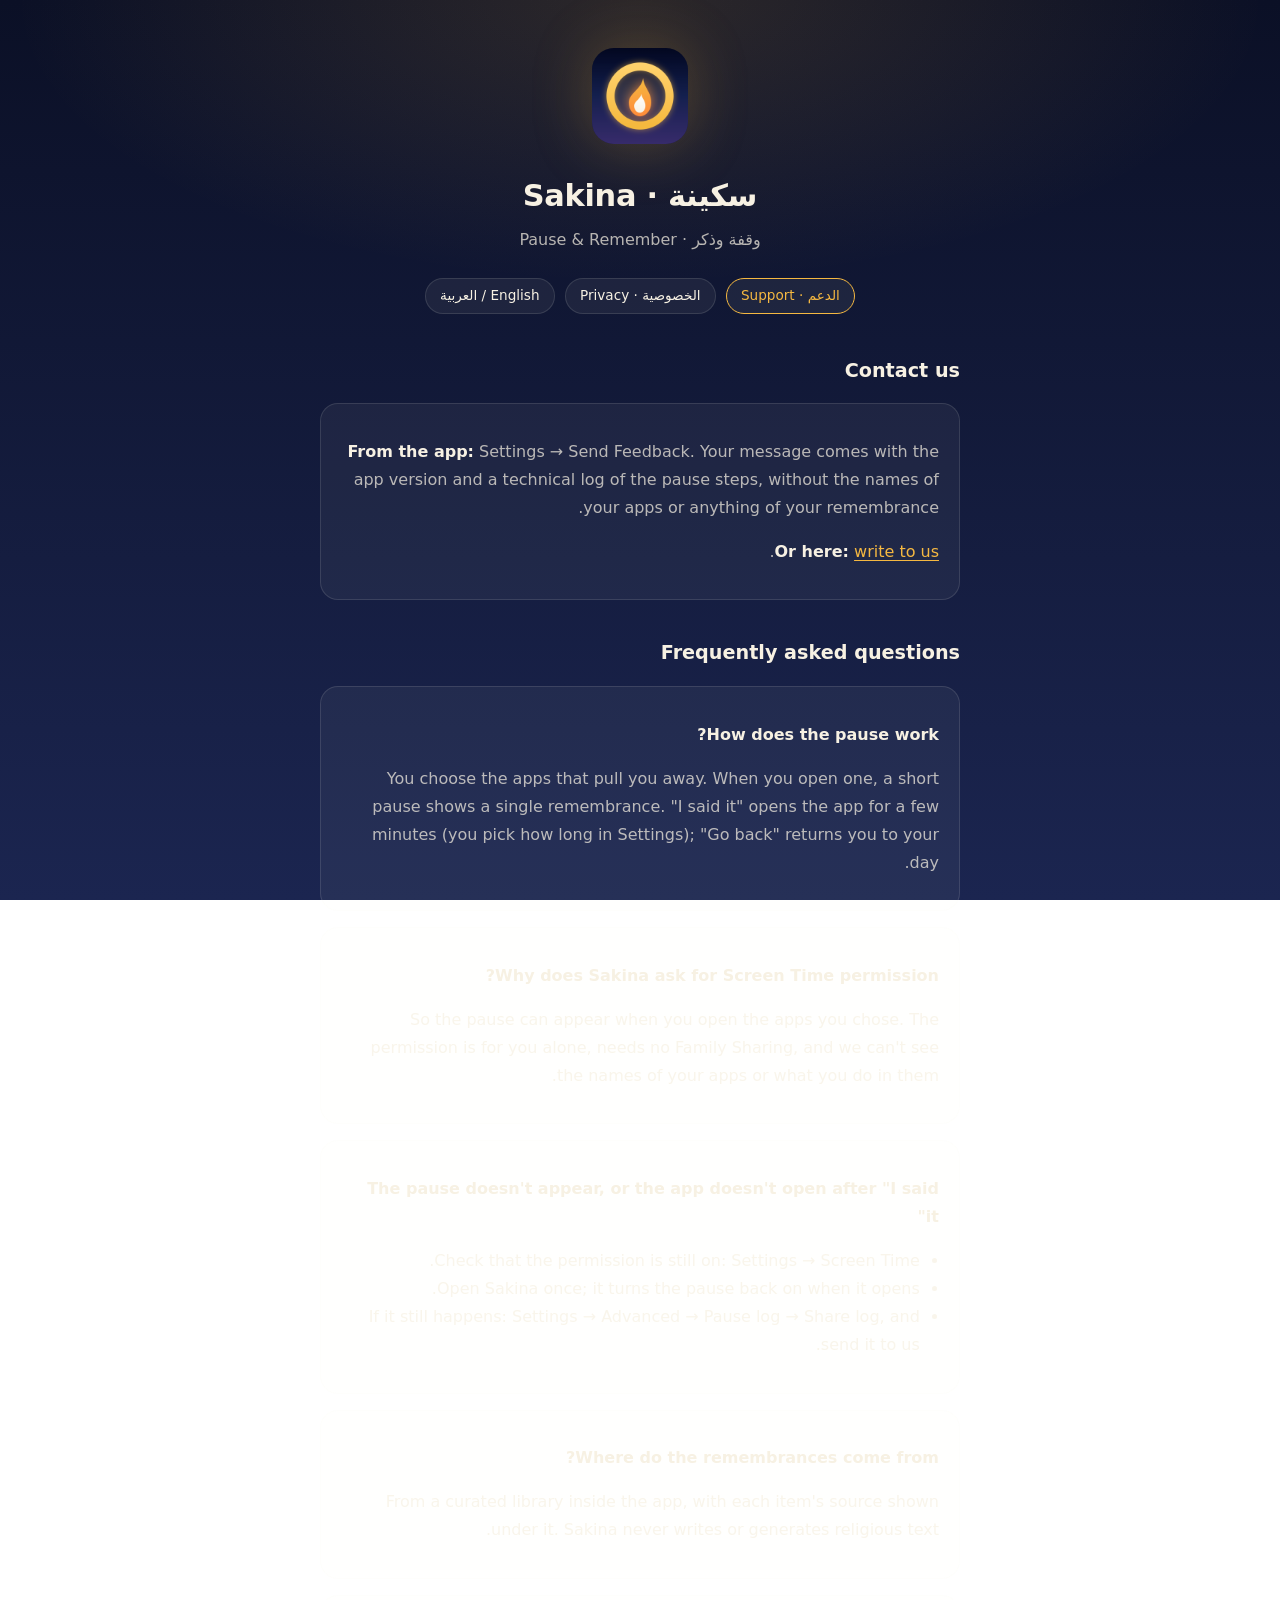
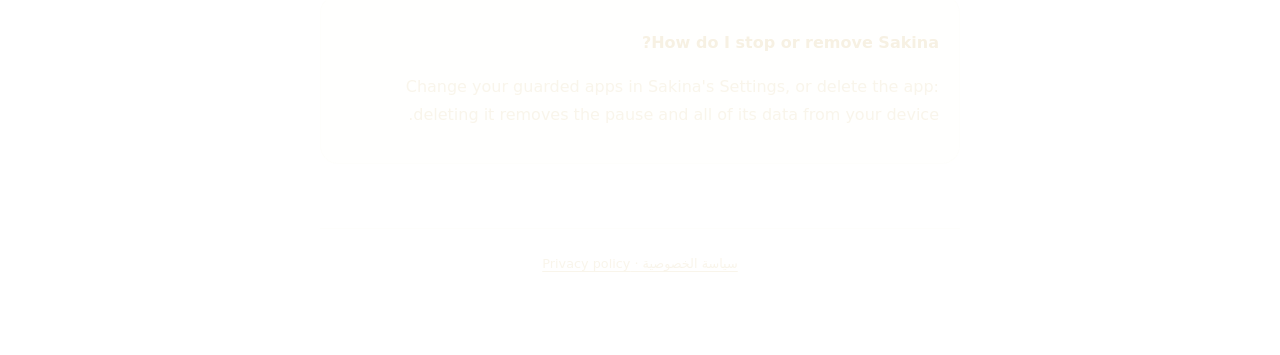
==== index.html @ c015c632 "Sakina support and privacy pages" ====
<!DOCTYPE html>
<html lang="ar" dir="rtl">
<head>
  <meta charset="UTF-8" />
  <meta name="viewport" content="width=device-width, initial-scale=1.0" />
  <meta name="description" content="سكينة: وقفة وذكر. الدعم والأسئلة الشائعة. Sakina: Pause & Remember support." />
  <title>سكينة · الدعم | Sakina · Support</title>
  <link rel="icon" href="icon.png" />
  <link rel="stylesheet" href="style.css" />
</head>
<body>
  <main>
    <header>
      <img src="icon.png" alt="" />
      <h1>سكينة · Sakina</h1>
      <p>وقفة وذكر · Pause &amp; Remember</p>
      <nav>
        <a href="index.html" aria-current="page">الدعم · Support</a>
        <a href="privacy.html">الخصوصية · Privacy</a>
        <button type="button" onclick="document.body.classList.toggle('en')">English / العربية</button>
      </nav>
    </header>

    <section lang="ar">
      <h2>تواصل معنا</h2>
      <div class="card">
        <p><strong>من داخل التطبيق:</strong> الإعدادات ← «أرسل ملاحظاتك». تصلنا رسالتك مع رقم الإصدار وسجل تقني لخطوات الوقفة، دون أسماء تطبيقاتك أو شيء من ذكرك.</p>
        <p><strong>أو هنا:</strong> <a href="https://github.com/MoElnaggar14/sakina-support/issues/new">اكتب لنا رسالة</a>.</p>
      </div>

      <h2>أسئلة شائعة</h2>
      <div class="card">
        <p><strong>كيف تعمل الوقفة؟</strong></p>
        <p>تختار التطبيقات التي تشتّتك. عندما تفتح أحدها تظهر وقفة قصيرة فيها ذكر واحد. «قلتها» تفتح التطبيق دقائق معدودة (تختار مدتها من الإعدادات)، و«ارجع» تعيدك إلى يومك.</p>
      </div>
      <div class="card">
        <p><strong>لماذا تطلب سكينة إذن «مدة استخدام الجهاز»؟</strong></p>
        <p>لتظهر الوقفة عند فتح التطبيقات التي اخترتها. الإذن لك وحدك، لا يحتاج حساب عائلة، ولا نرى أسماء تطبيقاتك ولا ما تفعله فيها.</p>
      </div>
      <div class="card">
        <p><strong>الوقفة لا تظهر، أو لا يفتح التطبيق بعد «قلتها»</strong></p>
        <ul>
          <li>تأكد من أن الإذن ما زال مفعّلًا: الإعدادات ← مدة استخدام الجهاز.</li>
          <li>افتح سكينة مرة، فهي تعيد تفعيل الوقفة عند فتحها.</li>
          <li>إن استمرت المشكلة: الإعدادات ← خيارات متقدمة ← «سجل الوقفة» ← مشاركة السجل، وأرسله لنا.</li>
        </ul>
      </div>
      <div class="card">
        <p><strong>من أين تأتي الأذكار؟</strong></p>
        <p>من مكتبة مختارة داخل التطبيق، ولكل ذكر مصدره ظاهر تحته. سكينة لا تكتب نصًا دينيًا ولا تولّده.</p>
      </div>
      <div class="card">
        <p><strong>كيف أوقف سكينة أو أحذفها؟</strong></p>
        <p>غيّر التطبيقات المحمية من الإعدادات في سكينة، أو احذف التطبيق: حذفه يزيل الوقفة وكل بياناته من جهازك.</p>
      </div>
    </section>

    <section lang="en">
      <h2>Contact us</h2>
      <div class="card">
        <p><strong>From the app:</strong> Settings → Send Feedback. Your message comes with the app version and a technical log of the pause steps, without the names of your apps or anything of your remembrance.</p>
        <p><strong>Or here:</strong> <a href="https://github.com/MoElnaggar14/sakina-support/issues/new">write to us</a>.</p>
      </div>

      <h2>Frequently asked questions</h2>
      <div class="card">
        <p><strong>How does the pause work?</strong></p>
        <p>You choose the apps that pull you away. When you open one, a short pause shows a single remembrance. "I said it" opens the app for a few minutes (you pick how long in Settings); "Go back" returns you to your day.</p>
      </div>
      <div class="card">
        <p><strong>Why does Sakina ask for Screen Time permission?</strong></p>
        <p>So the pause can appear when you open the apps you chose. The permission is for you alone, needs no Family Sharing, and we can't see the names of your apps or what you do in them.</p>
      </div>
      <div class="card">
        <p><strong>The pause doesn't appear, or the app doesn't open after "I said it"</strong></p>
        <ul>
          <li>Check that the permission is still on: Settings → Screen Time.</li>
          <li>Open Sakina once; it turns the pause back on when it opens.</li>
          <li>If it still happens: Settings → Advanced → Pause log → Share log, and send it to us.</li>
        </ul>
      </div>
      <div class="card">
        <p><strong>Where do the remembrances come from?</strong></p>
        <p>From a curated library inside the app, with each item's source shown under it. Sakina never writes or generates religious text.</p>
      </div>
      <div class="card">
        <p><strong>How do I stop or remove Sakina?</strong></p>
        <p>Change your guarded apps in Sakina's Settings, or delete the app: deleting it removes the pause and all of its data from your device.</p>
      </div>
    </section>

    <footer>
      <a href="privacy.html">سياسة الخصوصية · Privacy policy</a>
    </footer>
  </main>
  <script>
    if (!(navigator.language || "").toLowerCase().startsWith("ar")) document.body.classList.add("en");
  </script>
</body>
</html>
---- style.css ----
:root {
  --deep: #0B1026;
  --mid: #1B2550;
  --dusk: #3A2F6B;
  --lantern: #F5B841;
  --calm: #5FD3B3;
  --text: #F7F1E3;
  --text-2: rgba(247, 241, 227, 0.72);
  --text-3: rgba(247, 241, 227, 0.48);
  --line: rgba(247, 241, 227, 0.12);
}
* { box-sizing: border-box; }
html, body { margin: 0; padding: 0; }
body {
  font-family: -apple-system, BlinkMacSystemFont, "SF Pro Text", "Geeza Pro", "Noto Naskh Arabic", system-ui, sans-serif;
  background:
    radial-gradient(70% 45% at 50% 0%, rgba(245, 184, 65, 0.14) 0%, transparent 70%),
    linear-gradient(180deg, var(--deep) 0%, var(--mid) 100%);
  background-attachment: fixed;
  color: var(--text);
  min-height: 100vh;
  line-height: 1.75;
}
main { max-width: 680px; margin: 0 auto; padding: 3rem 1.25rem 5rem; }
header { text-align: center; margin-bottom: 2.5rem; }
header img { width: 96px; height: 96px; border-radius: 22px; box-shadow: 0 0 60px rgba(245, 184, 65, 0.25); }
header h1 { font-size: 1.9rem; margin: 1rem 0 0.25rem; letter-spacing: -0.01em; }
header p { margin: 0; color: var(--text-2); }
nav { display: flex; justify-content: center; gap: 0.6rem; flex-wrap: wrap; margin: 1.5rem 0 0; }
nav a, nav button {
  font: inherit; font-size: 0.85rem; color: var(--text); background: rgba(247, 241, 227, 0.06);
  border: 1px solid var(--line); border-radius: 999px; padding: 0.3rem 0.9rem; text-decoration: none; cursor: pointer;
}
nav a[aria-current="page"] { border-color: var(--lantern); color: var(--lantern); }
h2 { font-size: 1.2rem; margin: 2.25rem 0 0.6rem; color: var(--text); }
p, li { color: var(--text-2); }
ul { padding-inline-start: 1.2rem; }
a { color: var(--lantern); text-underline-offset: 3px; }
.card {
  background: rgba(247, 241, 227, 0.05); border: 1px solid var(--line); border-radius: 18px; padding: 1.1rem 1.25rem; margin: 1rem 0;
}
.card strong { color: var(--text); }
.meta { color: var(--text-3); font-size: 0.85rem; }
.promise li::marker { color: var(--calm); }
section[lang="ar"] { direction: rtl; text-align: right; font-size: 1.05rem; }
section[lang="en"] { display: none; }
body.en section[lang="ar"] { display: none; }
body.en section[lang="en"] { display: block; }
footer { margin-top: 4rem; padding-top: 1.5rem; border-top: 1px solid var(--line); color: var(--text-3); font-size: 0.8rem; text-align: center; }
footer a { color: var(--text-2); }
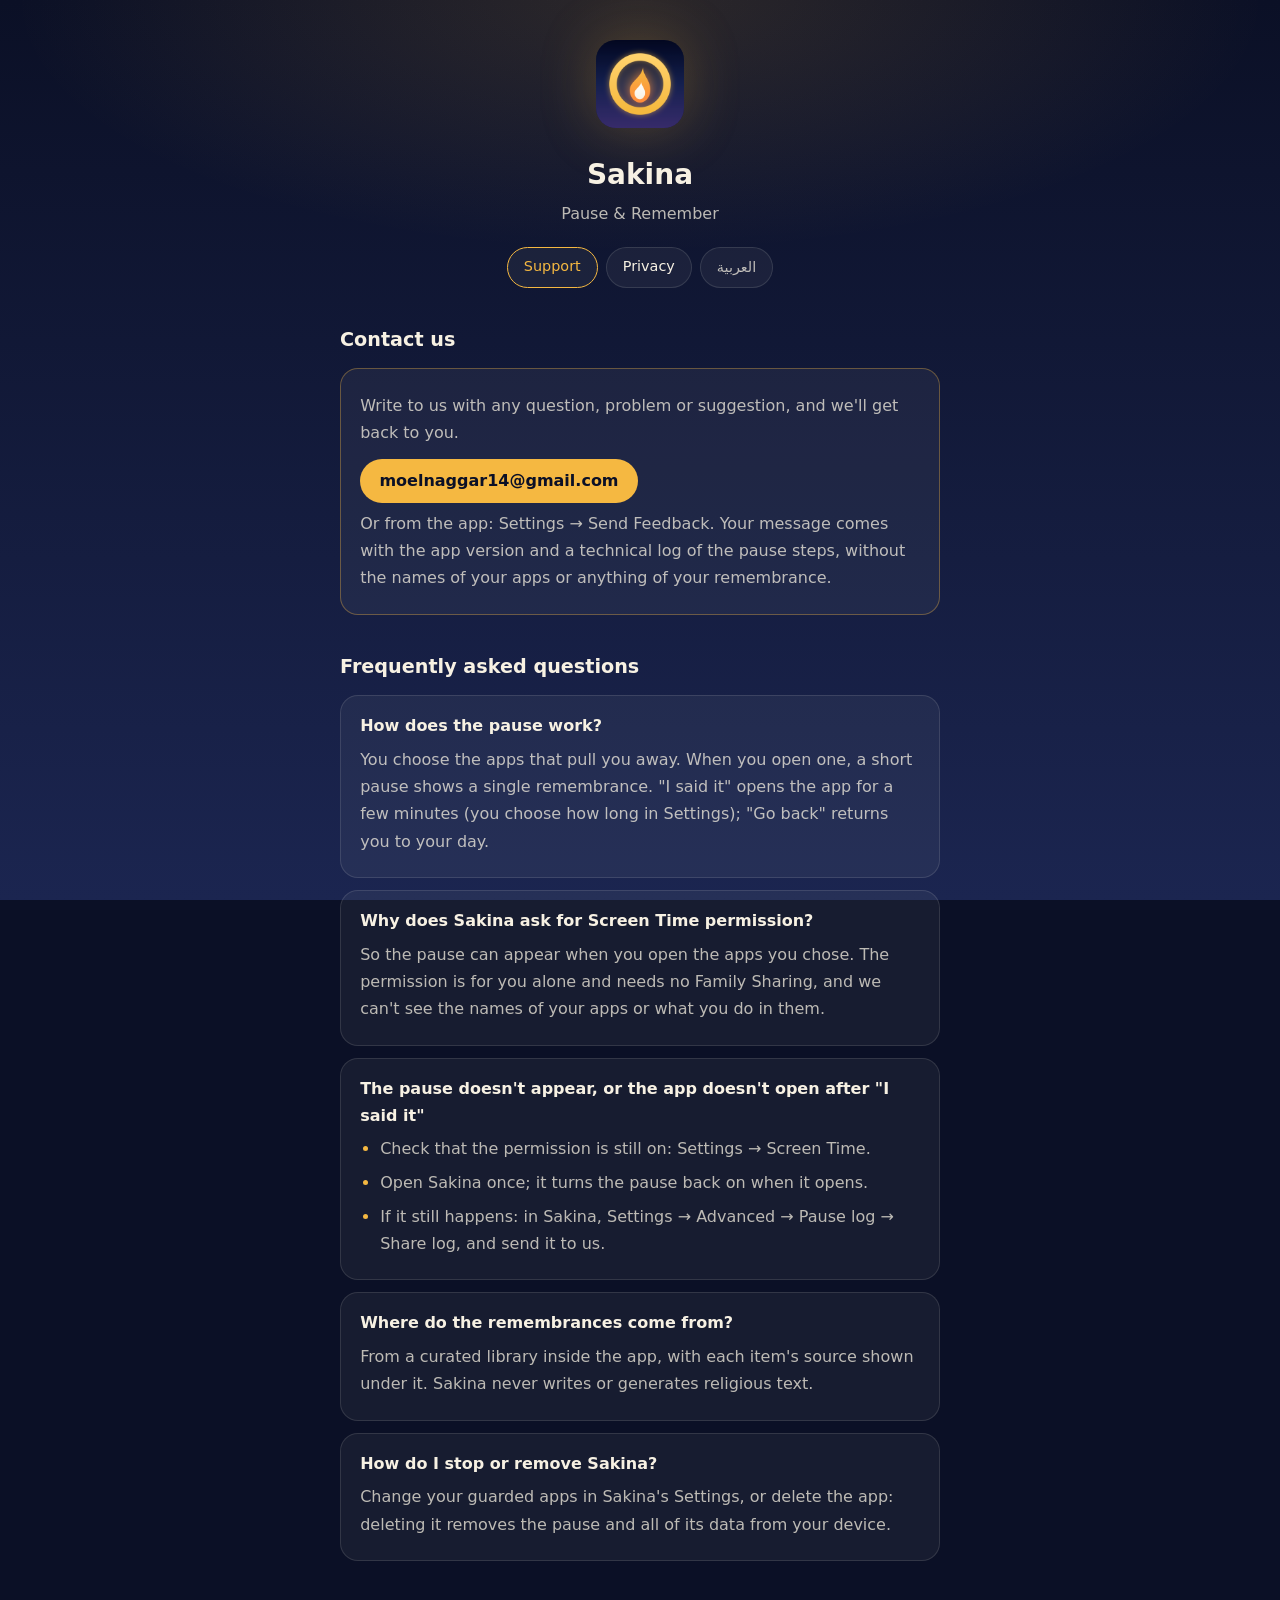
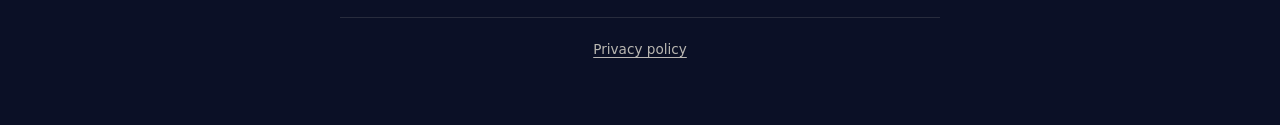
==== commit 84c248d0: "Support page: contact email; a page per language with the right direction; dark color scheme; langua" ====
--- a/index.html
+++ b/index.html
@@ -1,100 +1,116 @@
 <!DOCTYPE html>
-<html lang="ar" dir="rtl">
+<html lang="ar" dir="rtl" data-title-ar="سكينة · الدعم" data-title-en="Sakina · Support">
 <head>
   <meta charset="UTF-8" />
   <meta name="viewport" content="width=device-width, initial-scale=1.0" />
-  <meta name="description" content="سكينة: وقفة وذكر. الدعم والأسئلة الشائعة. Sakina: Pause & Remember support." />
-  <title>سكينة · الدعم | Sakina · Support</title>
+  <meta name="color-scheme" content="dark" />
+  <meta name="theme-color" content="#0B1026" />
+  <meta name="description" content="سكينة: وقفة وذكر — الدعم والأسئلة الشائعة. Sakina: Pause & Remember — support and FAQ." />
+  <title>سكينة · الدعم</title>
   <link rel="icon" href="icon.png" />
+  <link rel="apple-touch-icon" href="icon.png" />
   <link rel="stylesheet" href="style.css" />
+  <script src="lang.js"></script>
 </head>
 <body>
-  <main>
-    <header>
-      <img src="icon.png" alt="" />
-      <h1>سكينة · Sakina</h1>
-      <p>وقفة وذكر · Pause &amp; Remember</p>
-      <nav>
-        <a href="index.html" aria-current="page">الدعم · Support</a>
-        <a href="privacy.html">الخصوصية · Privacy</a>
-        <button type="button" onclick="document.body.classList.toggle('en')">English / العربية</button>
-      </nav>
-    </header>
+  <div class="page" lang="ar" dir="rtl">
+    <main>
+      <header>
+        <img src="icon.png" alt="" />
+        <h1>سكينة</h1>
+        <p>وقفة وذكر</p>
+        <nav>
+          <a data-page="index.html" href="index.html?lang=ar" aria-current="page">الدعم</a>
+          <a data-page="privacy.html" href="privacy.html?lang=ar">الخصوصية</a>
+          <a class="lang" data-page="index.html" href="index.html?lang=en" lang="en">English</a>
+        </nav>
+      </header>
 
-    <section lang="ar">
       <h2>تواصل معنا</h2>
-      <div class="card">
-        <p><strong>من داخل التطبيق:</strong> الإعدادات ← «أرسل ملاحظاتك». تصلنا رسالتك مع رقم الإصدار وسجل تقني لخطوات الوقفة، دون أسماء تطبيقاتك أو شيء من ذكرك.</p>
-        <p><strong>أو هنا:</strong> <a href="https://github.com/MoElnaggar14/sakina-support/issues/new">اكتب لنا رسالة</a>.</p>
+      <div class="card contact">
+        <p>راسلنا بأي سؤال أو مشكلة أو اقتراح، ونردّ عليك بإذن الله.</p>
+        <a class="mail" href="mailto:moelnaggar14@gmail.com?subject=%D8%B3%D9%83%D9%8A%D9%86%D8%A9">moelnaggar14@gmail.com</a>
+        <p>أو من داخل التطبيق: الإعدادات ← «أرسل ملاحظاتك». تصلنا رسالتك مع رقم الإصدار وسجل تقني لخطوات الوقفة، دون أسماء تطبيقاتك أو شيء من ذكرك.</p>
       </div>
 
       <h2>أسئلة شائعة</h2>
       <div class="card">
-        <p><strong>كيف تعمل الوقفة؟</strong></p>
-        <p>تختار التطبيقات التي تشتّتك. عندما تفتح أحدها تظهر وقفة قصيرة فيها ذكر واحد. «قلتها» تفتح التطبيق دقائق معدودة (تختار مدتها من الإعدادات)، و«ارجع» تعيدك إلى يومك.</p>
+        <h3>كيف تعمل الوقفة؟</h3>
+        <p>تختار التطبيقات التي تشتّتك. عندما تفتح أحدها تظهر وقفة قصيرة فيها ذكر واحد. «قلتها» تفتح التطبيق دقائق معدودة تختار مدتها من الإعدادات، و«ارجع» تعيدك إلى يومك.</p>
       </div>
       <div class="card">
-        <p><strong>لماذا تطلب سكينة إذن «مدة استخدام الجهاز»؟</strong></p>
-        <p>لتظهر الوقفة عند فتح التطبيقات التي اخترتها. الإذن لك وحدك، لا يحتاج حساب عائلة، ولا نرى أسماء تطبيقاتك ولا ما تفعله فيها.</p>
+        <h3>لماذا تطلب سكينة إذن «مدة استخدام الجهاز»؟</h3>
+        <p>لتظهر الوقفة عند فتح التطبيقات التي اخترتها. الإذن لك وحدك ولا يحتاج حساب عائلة، ولا نرى أسماء تطبيقاتك ولا ما تفعله فيها.</p>
       </div>
       <div class="card">
-        <p><strong>الوقفة لا تظهر، أو لا يفتح التطبيق بعد «قلتها»</strong></p>
+        <h3>الوقفة لا تظهر، أو لا يفتح التطبيق بعد «قلتها»</h3>
         <ul>
           <li>تأكد من أن الإذن ما زال مفعّلًا: الإعدادات ← مدة استخدام الجهاز.</li>
           <li>افتح سكينة مرة، فهي تعيد تفعيل الوقفة عند فتحها.</li>
-          <li>إن استمرت المشكلة: الإعدادات ← خيارات متقدمة ← «سجل الوقفة» ← مشاركة السجل، وأرسله لنا.</li>
+          <li>إن استمرت المشكلة: في سكينة، الإعدادات ← خيارات متقدمة ← «سجل الوقفة» ← «مشاركة السجل»، وأرسله لنا.</li>
         </ul>
       </div>
       <div class="card">
-        <p><strong>من أين تأتي الأذكار؟</strong></p>
+        <h3>من أين تأتي الأذكار؟</h3>
         <p>من مكتبة مختارة داخل التطبيق، ولكل ذكر مصدره ظاهر تحته. سكينة لا تكتب نصًا دينيًا ولا تولّده.</p>
       </div>
       <div class="card">
-        <p><strong>كيف أوقف سكينة أو أحذفها؟</strong></p>
-        <p>غيّر التطبيقات المحمية من الإعدادات في سكينة، أو احذف التطبيق: حذفه يزيل الوقفة وكل بياناته من جهازك.</p>
+        <h3>كيف أوقف سكينة أو أحذفها؟</h3>
+        <p>غيّر التطبيقات المحمية من إعدادات سكينة، أو احذف التطبيق: حذفه يزيل الوقفة وكل بياناته من جهازك.</p>
       </div>
-    </section>
 
-    <section lang="en">
+      <footer><a data-page="privacy.html" href="privacy.html?lang=ar">سياسة الخصوصية</a></footer>
+    </main>
+  </div>
+
+  <div class="page" lang="en" dir="ltr">
+    <main>
+      <header>
+        <img src="icon.png" alt="" />
+        <h1>Sakina</h1>
+        <p>Pause &amp; Remember</p>
+        <nav>
+          <a data-page="index.html" href="index.html?lang=en" aria-current="page">Support</a>
+          <a data-page="privacy.html" href="privacy.html?lang=en">Privacy</a>
+          <a class="lang" data-page="index.html" href="index.html?lang=ar" lang="ar">العربية</a>
+        </nav>
+      </header>
+
       <h2>Contact us</h2>
-      <div class="card">
-        <p><strong>From the app:</strong> Settings → Send Feedback. Your message comes with the app version and a technical log of the pause steps, without the names of your apps or anything of your remembrance.</p>
-        <p><strong>Or here:</strong> <a href="https://github.com/MoElnaggar14/sakina-support/issues/new">write to us</a>.</p>
+      <div class="card contact">
+        <p>Write to us with any question, problem or suggestion, and we'll get back to you.</p>
+        <a class="mail" href="mailto:moelnaggar14@gmail.com?subject=Sakina">moelnaggar14@gmail.com</a>
+        <p>Or from the app: Settings → Send Feedback. Your message comes with the app version and a technical log of the pause steps, without the names of your apps or anything of your remembrance.</p>
       </div>
 
       <h2>Frequently asked questions</h2>
       <div class="card">
-        <p><strong>How does the pause work?</strong></p>
-        <p>You choose the apps that pull you away. When you open one, a short pause shows a single remembrance. "I said it" opens the app for a few minutes (you pick how long in Settings); "Go back" returns you to your day.</p>
+        <h3>How does the pause work?</h3>
+        <p>You choose the apps that pull you away. When you open one, a short pause shows a single remembrance. "I said it" opens the app for a few minutes (you choose how long in Settings); "Go back" returns you to your day.</p>
       </div>
       <div class="card">
-        <p><strong>Why does Sakina ask for Screen Time permission?</strong></p>
-        <p>So the pause can appear when you open the apps you chose. The permission is for you alone, needs no Family Sharing, and we can't see the names of your apps or what you do in them.</p>
+        <h3>Why does Sakina ask for Screen Time permission?</h3>
+        <p>So the pause can appear when you open the apps you chose. The permission is for you alone and needs no Family Sharing, and we can't see the names of your apps or what you do in them.</p>
       </div>
       <div class="card">
-        <p><strong>The pause doesn't appear, or the app doesn't open after "I said it"</strong></p>
+        <h3>The pause doesn't appear, or the app doesn't open after "I said it"</h3>
         <ul>
           <li>Check that the permission is still on: Settings → Screen Time.</li>
           <li>Open Sakina once; it turns the pause back on when it opens.</li>
-          <li>If it still happens: Settings → Advanced → Pause log → Share log, and send it to us.</li>
+          <li>If it still happens: in Sakina, Settings → Advanced → Pause log → Share log, and send it to us.</li>
         </ul>
       </div>
       <div class="card">
-        <p><strong>Where do the remembrances come from?</strong></p>
+        <h3>Where do the remembrances come from?</h3>
         <p>From a curated library inside the app, with each item's source shown under it. Sakina never writes or generates religious text.</p>
       </div>
       <div class="card">
-        <p><strong>How do I stop or remove Sakina?</strong></p>
+        <h3>How do I stop or remove Sakina?</h3>
         <p>Change your guarded apps in Sakina's Settings, or delete the app: deleting it removes the pause and all of its data from your device.</p>
       </div>
-    </section>
 
-    <footer>
-      <a href="privacy.html">سياسة الخصوصية · Privacy policy</a>
-    </footer>
-  </main>
-  <script>
-    if (!(navigator.language || "").toLowerCase().startsWith("ar")) document.body.classList.add("en");
-  </script>
+      <footer><a data-page="privacy.html" href="privacy.html?lang=en">Privacy policy</a></footer>
+    </main>
+  </div>
 </body>
 </html>
--- a/style.css
+++ b/style.css
@@ -1,50 +1,66 @@
 :root {
+  color-scheme: dark;
   --deep: #0B1026;
   --mid: #1B2550;
-  --dusk: #3A2F6B;
   --lantern: #F5B841;
   --calm: #5FD3B3;
   --text: #F7F1E3;
-  --text-2: rgba(247, 241, 227, 0.72);
-  --text-3: rgba(247, 241, 227, 0.48);
+  --text-2: rgba(247, 241, 227, 0.74);
+  --text-3: rgba(247, 241, 227, 0.5);
   --line: rgba(247, 241, 227, 0.12);
+  --card: rgba(247, 241, 227, 0.05);
 }
 * { box-sizing: border-box; }
-html, body { margin: 0; padding: 0; }
+html, body { margin: 0; padding: 0; background: var(--deep); }
 body {
-  font-family: -apple-system, BlinkMacSystemFont, "SF Pro Text", "Geeza Pro", "Noto Naskh Arabic", system-ui, sans-serif;
+  font-family: -apple-system, BlinkMacSystemFont, "SF Pro Text", system-ui, sans-serif;
   background:
-    radial-gradient(70% 45% at 50% 0%, rgba(245, 184, 65, 0.14) 0%, transparent 70%),
+    radial-gradient(70% 40% at 50% 0%, rgba(245, 184, 65, 0.14) 0%, transparent 70%),
     linear-gradient(180deg, var(--deep) 0%, var(--mid) 100%);
   background-attachment: fixed;
   color: var(--text);
   min-height: 100vh;
-  line-height: 1.75;
+  line-height: 1.7;
+  -webkit-text-size-adjust: 100%;
 }
-main { max-width: 680px; margin: 0 auto; padding: 3rem 1.25rem 5rem; }
-header { text-align: center; margin-bottom: 2.5rem; }
-header img { width: 96px; height: 96px; border-radius: 22px; box-shadow: 0 0 60px rgba(245, 184, 65, 0.25); }
-header h1 { font-size: 1.9rem; margin: 1rem 0 0.25rem; letter-spacing: -0.01em; }
+[lang="ar"] { font-family: "SF Arabic", "Geeza Pro", "Noto Naskh Arabic", -apple-system, system-ui, sans-serif; line-height: 1.9; }
+
+/* One page per language; the script shows the chosen one. Without script, Arabic shows. */
+.page { display: none; }
+html:not(.en) .page[lang="ar"] { display: block; }
+html.en .page[lang="en"] { display: block; }
+
+main { max-width: 640px; margin: 0 auto; padding: 2.5rem 1.25rem 4rem; }
+header { text-align: center; margin-bottom: 2rem; }
+header img { width: 88px; height: 88px; border-radius: 20px; box-shadow: 0 0 56px rgba(245, 184, 65, 0.25); }
+header h1 { font-size: 1.75rem; margin: 0.9rem 0 0.1rem; }
 header p { margin: 0; color: var(--text-2); }
-nav { display: flex; justify-content: center; gap: 0.6rem; flex-wrap: wrap; margin: 1.5rem 0 0; }
-nav a, nav button {
-  font: inherit; font-size: 0.85rem; color: var(--text); background: rgba(247, 241, 227, 0.06);
-  border: 1px solid var(--line); border-radius: 999px; padding: 0.3rem 0.9rem; text-decoration: none; cursor: pointer;
+
+nav { display: flex; justify-content: center; gap: 0.5rem; flex-wrap: wrap; margin-top: 1.25rem; }
+nav a {
+  font-size: 0.9rem; color: var(--text); text-decoration: none;
+  background: var(--card); border: 1px solid var(--line); border-radius: 999px; padding: 0.35rem 1rem;
 }
 nav a[aria-current="page"] { border-color: var(--lantern); color: var(--lantern); }
-h2 { font-size: 1.2rem; margin: 2.25rem 0 0.6rem; color: var(--text); }
-p, li { color: var(--text-2); }
-ul { padding-inline-start: 1.2rem; }
+nav a.lang { color: var(--text-2); }
+
+h2 { font-size: 1.2rem; margin: 2.25rem 0 0.75rem; }
+h3 { font-size: 1rem; margin: 0 0 0.35rem; color: var(--text); }
+p, li { color: var(--text-2); margin: 0.4rem 0; }
+ul { margin: 0.4rem 0; padding-inline-start: 1.25rem; }
+li::marker { color: var(--lantern); }
 a { color: var(--lantern); text-underline-offset: 3px; }
-.card {
-  background: rgba(247, 241, 227, 0.05); border: 1px solid var(--line); border-radius: 18px; padding: 1.1rem 1.25rem; margin: 1rem 0;
+.meta { color: var(--text-3); font-size: 0.85rem; }
+.lead { color: var(--text); font-weight: 600; font-size: 1.05rem; }
+
+.card { background: var(--card); border: 1px solid var(--line); border-radius: 18px; padding: 1rem 1.2rem; margin: 0.75rem 0; }
+.contact { border-color: rgba(245, 184, 65, 0.35); }
+.mail {
+  display: inline-block; margin-top: 0.4rem; padding: 0.55rem 1.2rem; border-radius: 999px;
+  background: var(--lantern); color: var(--deep); font-weight: 600; text-decoration: none;
+  direction: ltr; unicode-bidi: isolate;
 }
-.card strong { color: var(--text); }
-.meta { color: var(--text-3); font-size: 0.85rem; }
 .promise li::marker { color: var(--calm); }
-section[lang="ar"] { direction: rtl; text-align: right; font-size: 1.05rem; }
-section[lang="en"] { display: none; }
-body.en section[lang="ar"] { display: none; }
-body.en section[lang="en"] { display: block; }
-footer { margin-top: 4rem; padding-top: 1.5rem; border-top: 1px solid var(--line); color: var(--text-3); font-size: 0.8rem; text-align: center; }
+
+footer { margin-top: 3.5rem; padding-top: 1.25rem; border-top: 1px solid var(--line); color: var(--text-3); font-size: 0.85rem; text-align: center; }
 footer a { color: var(--text-2); }
